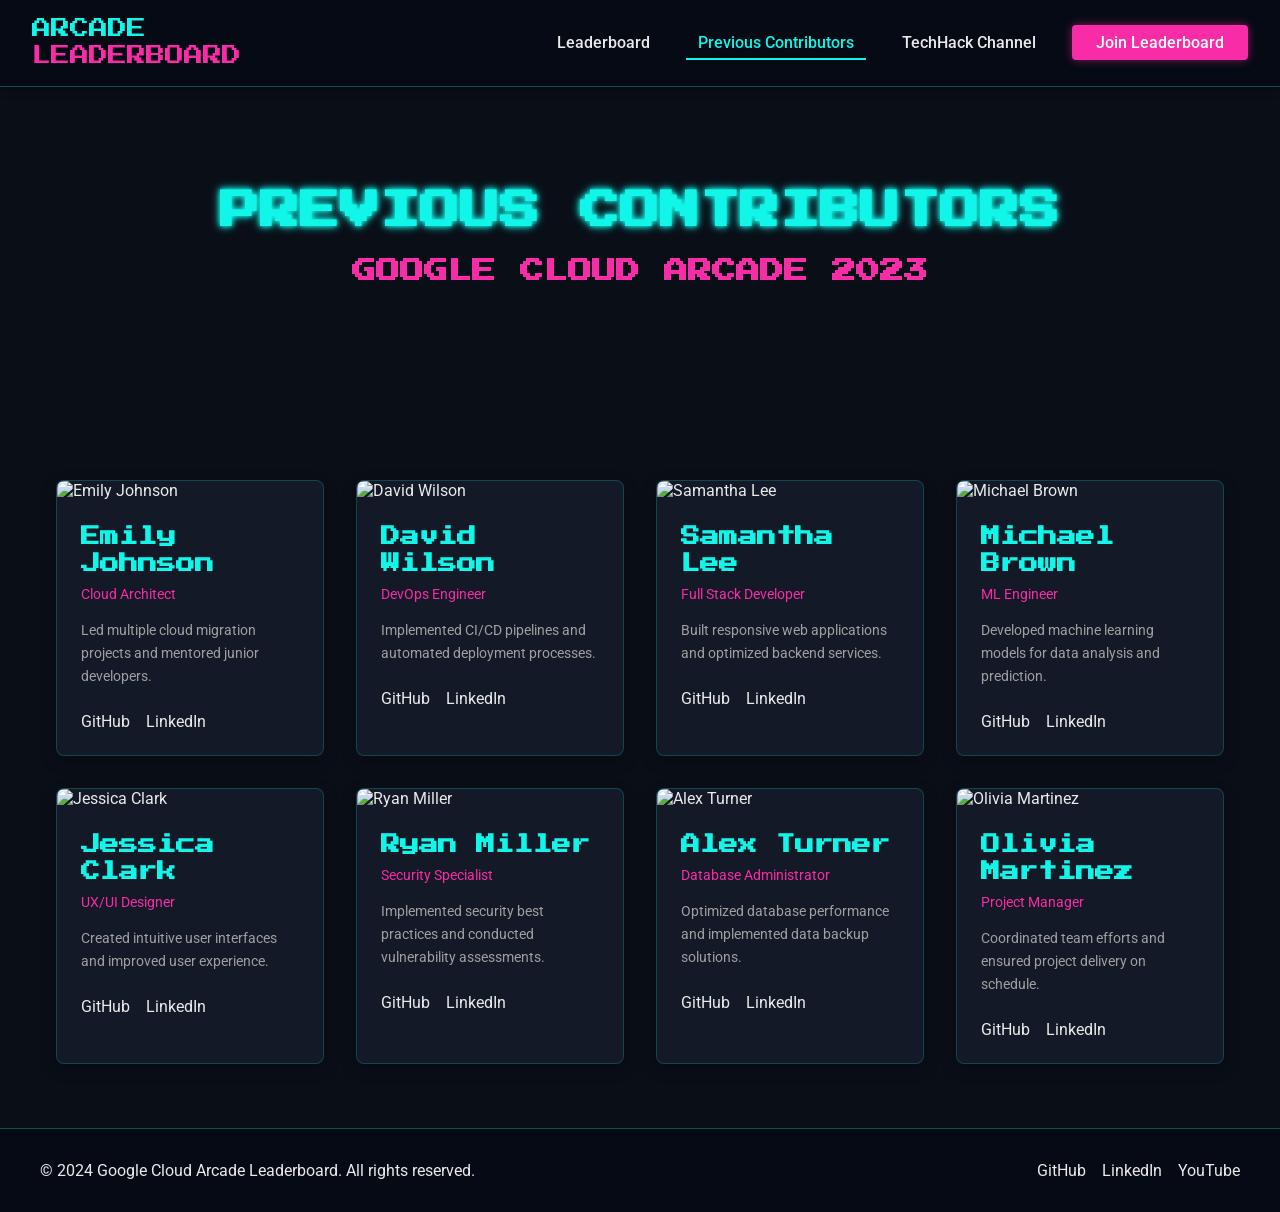
==== src/pages/contributors.html @ 3b483395 "Refactor: Use HTML, CSS, and JS" ====
<!DOCTYPE html>
<html lang="en">
  <head>
    <meta charset="UTF-8" />
    <meta name="viewport" content="width=device-width, initial-scale=1.0" />
    <title>Previous Contributors - Arcade Leaderboard Hub</title>
    <meta name="description" content="Previous Google Cloud Arcade Contributors" />
    
    <!-- Google Fonts -->
    <link rel="preconnect" href="https://fonts.googleapis.com">
    <link rel="preconnect" href="https://fonts.gstatic.com" crossorigin>
    <link href="https://fonts.googleapis.com/css2?family=Press+Start+2P&family=Roboto:wght@300;400;700&display=swap" rel="stylesheet">
    
    <!-- Main Stylesheet -->
    <link rel="stylesheet" href="../css/style.css">
    <link rel="stylesheet" href="../css/contributors.css">
  </head>

  <body>
    <div class="stars-container">
      <div id="stars"></div>
      <div id="stars2"></div>
      <div id="stars3"></div>
    </div>
    
    <header>
      <nav class="main-nav">
        <div class="logo">
          <span class="logo-text">ARCADE</span>
          <span class="logo-highlight">LEADERBOARD</span>
        </div>
        <ul class="nav-links">
          <li><a href="../../index.html">Leaderboard</a></li>
          <li><a href="contributors.html" class="active">Previous Contributors</a></li>
          <li><a href="youtube.html">TechHack Channel</a></li>
          <li><a href="join.html" class="join-btn">Join Leaderboard</a></li>
        </ul>
        <div class="hamburger">
          <span></span>
          <span></span>
          <span></span>
        </div>
      </nav>
    </header>

    <main>
      <section class="hero">
        <h1 class="glowing-text">PREVIOUS CONTRIBUTORS</h1>
        <h2 class="subtitle">GOOGLE CLOUD ARCADE 2023</h2>
      </section>

      <section class="contributors-section">
        <div class="contributors-grid">
          <!-- Contributors will be loaded via JavaScript -->
        </div>
      </section>
    </main>

    <footer>
      <div class="footer-content">
        <p>&copy; 2024 Google Cloud Arcade Leaderboard. All rights reserved.</p>
        <div class="social-links">
          <a href="https://github.com" target="_blank">GitHub</a>
          <a href="https://linkedin.com" target="_blank">LinkedIn</a>
          <a href="https://youtube.com/@codewithtechhack" target="_blank">YouTube</a>
        </div>
      </div>
    </footer>

    <script src="../js/main.js"></script>
    <script src="../js/animations.js"></script>
    <script src="../js/contributors.js"></script>
  </body>
</html>
---- src/css/style.css ----
/* Base Styles & CSS Reset */
*, *::before, *::after {
  margin: 0;
  padding: 0;
  box-sizing: border-box;
}

:root {
  --purple: #6E2CF4;
  --pink: #F72CA6;
  --blue: #2C62F7;
  --cyan: #12F5E9;
  --green: #36F73C;
  --yellow: #F5E712;
  --bg-dark: #0A0E17;
  --card-bg: #141927;
  --darker-bg: #060A15;
  --text-light: #EAEAEA;
  --text-dim: #A0A0A0;
  --border-glow: 0 0 8px rgba(18, 245, 233, 0.6);
  --text-glow: 0 0 10px rgba(18, 245, 233, 0.8);
}

html {
  font-size: 16px;
  scroll-behavior: smooth;
}

body {
  font-family: 'Roboto', sans-serif;
  background-color: var(--bg-dark);
  color: var(--text-light);
  min-height: 100vh;
  overflow-x: hidden;
  position: relative;
}

/* Stars Animation Background */
.stars-container {
  position: fixed;
  top: 0;
  left: 0;
  width: 100%;
  height: 100%;
  z-index: -1;
  overflow: hidden;
}

#stars, #stars2, #stars3 {
  position: absolute;
  top: 0;
  left: 0;
  width: 100%;
  height: 100%;
}

#stars {
  background: transparent url('../assets/images/stars.png') repeat top center;
  z-index: -3;
  animation: move-twinkle-back 200s linear infinite;
}

#stars2 {
  background: transparent url('../assets/images/stars2.png') repeat top center;
  z-index: -2;
  animation: move-twinkle-back 150s linear infinite;
}

#stars3 {
  background: transparent url('../assets/images/stars3.png') repeat top center;
  z-index: -1;
  animation: move-twinkle-back 100s linear infinite;
}

@keyframes move-twinkle-back {
  from {background-position: 0 0;}
  to {background-position: -10000px 5000px;}
}

/* Typography */
h1, h2, h3, h4 {
  font-family: 'Press Start 2P', cursive;
  margin-bottom: 1rem;
  line-height: 1.4;
}

.glowing-text {
  color: var(--cyan);
  text-shadow: 0 0 5px var(--cyan), 0 0 10px var(--cyan);
  animation: text-pulse 3s infinite;
}

@keyframes text-pulse {
  0%, 100% {
    text-shadow: 0 0 5px var(--cyan), 0 0 10px var(--cyan);
  }
  50% {
    text-shadow: 0 0 10px var(--cyan), 0 0 20px var(--cyan), 0 0 30px var(--cyan);
  }
}

.subtitle {
  color: var(--pink);
  font-size: 1.5rem;
  margin-bottom: 2rem;
}

.section-title {
  position: relative;
  display: inline-block;
  padding: 0.5rem 1rem;
  margin-bottom: 2rem;
  background: linear-gradient(90deg, transparent, var(--card-bg), transparent);
  text-align: center;
  font-size: 1.8rem;
  color: var(--cyan);
}

.section-title::before, .section-title::after {
  content: '';
  position: absolute;
  top: 50%;
  width: 50px;
  height: 2px;
  background: var(--cyan);
  box-shadow: var(--border-glow);
}

.section-title::before {
  left: -60px;
}

.section-title::after {
  right: -60px;
}

/* Layout & Container */
.container {
  max-width: 1200px;
  margin: 0 auto;
  padding: 0 1rem;
}

main {
  padding: 2rem 1rem;
}

section {
  margin-bottom: 4rem;
}

/* Header & Navigation */
header {
  position: sticky;
  top: 0;
  background-color: rgba(6, 10, 21, 0.9);
  backdrop-filter: blur(10px);
  border-bottom: 1px solid rgba(18, 245, 233, 0.3);
  box-shadow: 0 2px 10px rgba(0, 0, 0, 0.3);
  z-index: 100;
}

.main-nav {
  display: flex;
  justify-content: space-between;
  align-items: center;
  padding: 1rem 2rem;
  max-width: 1400px;
  margin: 0 auto;
}

.logo {
  display: flex;
  flex-direction: column;
  font-family: 'Press Start 2P', cursive;
  font-size: 1.2rem;
  line-height: 1.4;
}

.logo-text {
  color: var(--cyan);
}

.logo-highlight {
  color: var(--pink);
}

.nav-links {
  display: flex;
  list-style: none;
  gap: 1.5rem;
}

.nav-links a {
  color: var(--text-light);
  text-decoration: none;
  font-weight: 500;
  padding: 0.5rem 0.75rem;
  border-radius: 4px;
  transition: all 0.3s ease;
  position: relative;
}

.nav-links a::after {
  content: '';
  position: absolute;
  bottom: 0;
  left: 0;
  width: 0;
  height: 2px;
  background-color: var(--cyan);
  transition: width 0.3s ease;
}

.nav-links a:hover::after {
  width: 100%;
}

.nav-links a.active {
  color: var(--cyan);
}

.nav-links a.active::after {
  width: 100%;
}

.join-btn {
  background-color: var(--pink);
  color: white !important;
  padding: 0.5rem 1.5rem !important;
  border-radius: 4px;
  transition: all 0.3s ease;
  box-shadow: 0 0 10px rgba(247, 44, 166, 0.5);
}

.join-btn:hover {
  transform: translateY(-2px);
  box-shadow: 0 0 15px rgba(247, 44, 166, 0.7);
}

.hamburger {
  display: none;
  flex-direction: column;
  gap: 6px;
  cursor: pointer;
}

.hamburger span {
  display: block;
  width: 30px;
  height: 3px;
  background-color: var(--text-light);
  border-radius: 3px;
  transition: all 0.3s ease;
}

/* Hero Section */
.hero {
  text-align: center;
  padding: 4rem 1rem;
  margin-bottom: 2rem;
}

.hero h1 {
  font-size: 2.5rem;
  margin-bottom: 1rem;
}

/* Leaderboard Section */
.leaderboard-section {
  display: flex;
  flex-direction: column;
  align-items: center;
  padding: 2rem 1rem;
}

/* Podium Styles */
.podium-container {
  display: flex;
  justify-content: center;
  align-items: flex-end;
  margin-bottom: 4rem;
  gap: 1rem;
  padding: 0 1rem;
}

.podium-item {
  display: flex;
  flex-direction: column;
  align-items: center;
  padding: 1rem;
  border-radius: 8px;
  background: var(--card-bg);
  box-shadow: 0 5px 15px rgba(0, 0, 0, 0.3);
  transition: all 0.3s ease;
}

.podium-item:hover {
  transform: translateY(-10px);
}

.place-1 {
  height: 240px;
  width: 180px;
  z-index: 3;
  border: 2px solid var(--yellow);
  box-shadow: 0 0 15px rgba(245, 231, 18, 0.5);
}

.place-2 {
  height: 200px;
  width: 160px;
  z-index: 2;
  border: 2px solid var(--cyan);
  box-shadow: 0 0 15px rgba(18, 245, 233, 0.5);
}

.place-3 {
  height: 180px;
  width: 160px;
  z-index: 1;
  border: 2px solid var(--pink);
  box-shadow: 0 0 15px rgba(247, 44, 166, 0.5);
}

.avatar-container {
  position: relative;
  margin-bottom: 1rem;
}

.avatar {
  width: 80px;
  height: 80px;
  border-radius: 50%;
  object-fit: cover;
  border: 3px solid var(--darker-bg);
}

.place-1 .avatar {
  width: 100px;
  height: 100px;
  border-color: var(--yellow);
}

.rank {
  position: absolute;
  bottom: -5px;
  right: -5px;
  width: 30px;
  height: 30px;
  border-radius: 50%;
  background-color: var(--bg-dark);
  display: flex;
  align-items: center;
  justify-content: center;
  font-family: 'Press Start 2P', cursive;
  font-size: 0.7rem;
  color: white;
}

.place-1 .rank {
  background-color: var(--yellow);
  color: var(--darker-bg);
}

.place-2 .rank {
  background-color: var(--cyan);
  color: var(--darker-bg);
}

.place-3 .rank {
  background-color: var(--pink);
  color: var(--darker-bg);
}

.podium-item h3 {
  font-size: 1rem;
  margin-bottom: 0.5rem;
  text-align: center;
}

.podium-item p {
  color: var(--text-dim);
  font-weight: bold;
}

/* Leaderboard Table */
.leaderboard-container {
  width: 100%;
  max-width: 900px;
  display: flex;
  flex-direction: column;
  align-items: center;
}

.leaderboard {
  width: 100%;
  background: var(--card-bg);
  border-radius: 8px;
  overflow: hidden;
  box-shadow: 0 5px 15px rgba(0, 0, 0, 0.3);
}

.leaderboard-item {
  display: flex;
  align-items: center;
  padding: 1rem;
  border-bottom: 1px solid rgba(255, 255, 255, 0.1);
  transition: all 0.3s ease;
}

.leaderboard-item:hover {
  background-color: rgba(18, 245, 233, 0.1);
}

.leaderboard-rank {
  font-family: 'Press Start 2P', cursive;
  width: 50px;
  text-align: center;
  font-size: 1rem;
}

.leaderboard-info {
  display: flex;
  align-items: center;
  flex: 1;
}

.leaderboard-avatar {
  width: 50px;
  height: 50px;
  border-radius: 50%;
  margin-right: 1rem;
  object-fit: cover;
}

.leaderboard-name {
  font-weight: bold;
  flex: 1;
}

.leaderboard-score {
  padding-right: 1rem;
  color: var(--cyan);
  font-weight: bold;
}

/* Footer */
footer {
  background-color: var(--darker-bg);
  padding: 2rem;
  border-top: 1px solid rgba(18, 245, 233, 0.3);
}

.footer-content {
  max-width: 1200px;
  margin: 0 auto;
  display: flex;
  justify-content: space-between;
  align-items: center;
  flex-wrap: wrap;
  gap: 1rem;
}

.social-links {
  display: flex;
  gap: 1rem;
}

.social-links a {
  color: var(--text-light);
  text-decoration: none;
  transition: color 0.3s ease;
}

.social-links a:hover {
  color: var(--cyan);
}

/* Responsive Design */
@media (max-width: 768px) {
  .main-nav {
    padding: 1rem;
  }
  
  .hamburger {
    display: flex;
  }
  
  .nav-links {
    position: fixed;
    flex-direction: column;
    top: 70px;
    right: -100%;
    width: 70%;
    height: calc(100% - 70px);
    background-color: var(--darker-bg);
    padding: 2rem;
    transition: all 0.5s ease;
    opacity: 0;
    z-index: 1000;
    gap: 2rem;
  }
  
  .nav-links.active {
    right: 0;
    opacity: 1;
  }
  
  .hero h1 {
    font-size: 1.8rem;
  }
  
  .subtitle {
    font-size: 1.2rem;
  }
  
  .podium-container {
    flex-direction: column;
    align-items: center;
    margin-bottom: 2rem;
  }
  
  .podium-item {
    width: 80%;
    height: auto;
    margin-bottom: 1rem;
  }
  
  .place-1, .place-2, .place-3 {
    order: 0;
  }
  
  .place-1 {
    order: -1;
  }
  
  .footer-content {
    flex-direction: column;
    text-align: center;
  }
}

@media (min-width: 769px) and (max-width: 1024px) {
  .podium-item {
    width: 140px;
  }
  
  .place-1 {
    width: 160px;
  }
}
---- src/css/contributors.css ----
/* Contributors Page Styles */

.contributors-section {
  max-width: 1200px;
  margin: 0 auto;
  padding: 2rem 1rem;
}

.contributors-grid {
  display: grid;
  grid-template-columns: repeat(auto-fill, minmax(250px, 1fr));
  gap: 2rem;
  margin-top: 2rem;
}

.contributor-card {
  background: var(--card-bg);
  border-radius: 8px;
  overflow: hidden;
  box-shadow: 0 5px 15px rgba(0, 0, 0, 0.3);
  transition: all 0.3s ease;
  border: 1px solid rgba(18, 245, 233, 0.2);
}

.contributor-card:hover {
  transform: translateY(-10px);
  box-shadow: 0 10px 25px rgba(0, 0, 0, 0.4);
  border-color: var(--cyan);
}

.contributor-image {
  width: 100%;
  height: 200px;
  object-fit: cover;
}

.contributor-info {
  padding: 1.5rem;
}

.contributor-name {
  font-size: 1.2rem;
  margin-bottom: 0.5rem;
  color: var(--cyan);
  font-weight: bold;
}

.contributor-role {
  font-size: 0.9rem;
  color: var(--pink);
  margin-bottom: 1rem;
}

.contributor-description {
  font-size: 0.9rem;
  color: var(--text-dim);
  margin-bottom: 1.5rem;
  line-height: 1.6;
}

.contributor-social {
  display: flex;
  gap: 1rem;
}

.contributor-social a {
  color: var(--text-light);
  text-decoration: none;
  transition: color 0.3s ease;
}

.contributor-social a:hover {
  color: var(--cyan);
}

/* Animation classes */
.fade-in {
  opacity: 0;
  transform: translateY(20px);
  transition: opacity 0.5s ease, transform 0.5s ease;
}

.fade-in.active {
  opacity: 1;
  transform: translateY(0);
}

/* Responsive styles */
@media (max-width: 768px) {
  .contributors-grid {
    grid-template-columns: repeat(auto-fill, minmax(200px, 1fr));
    gap: 1.5rem;
  }
}
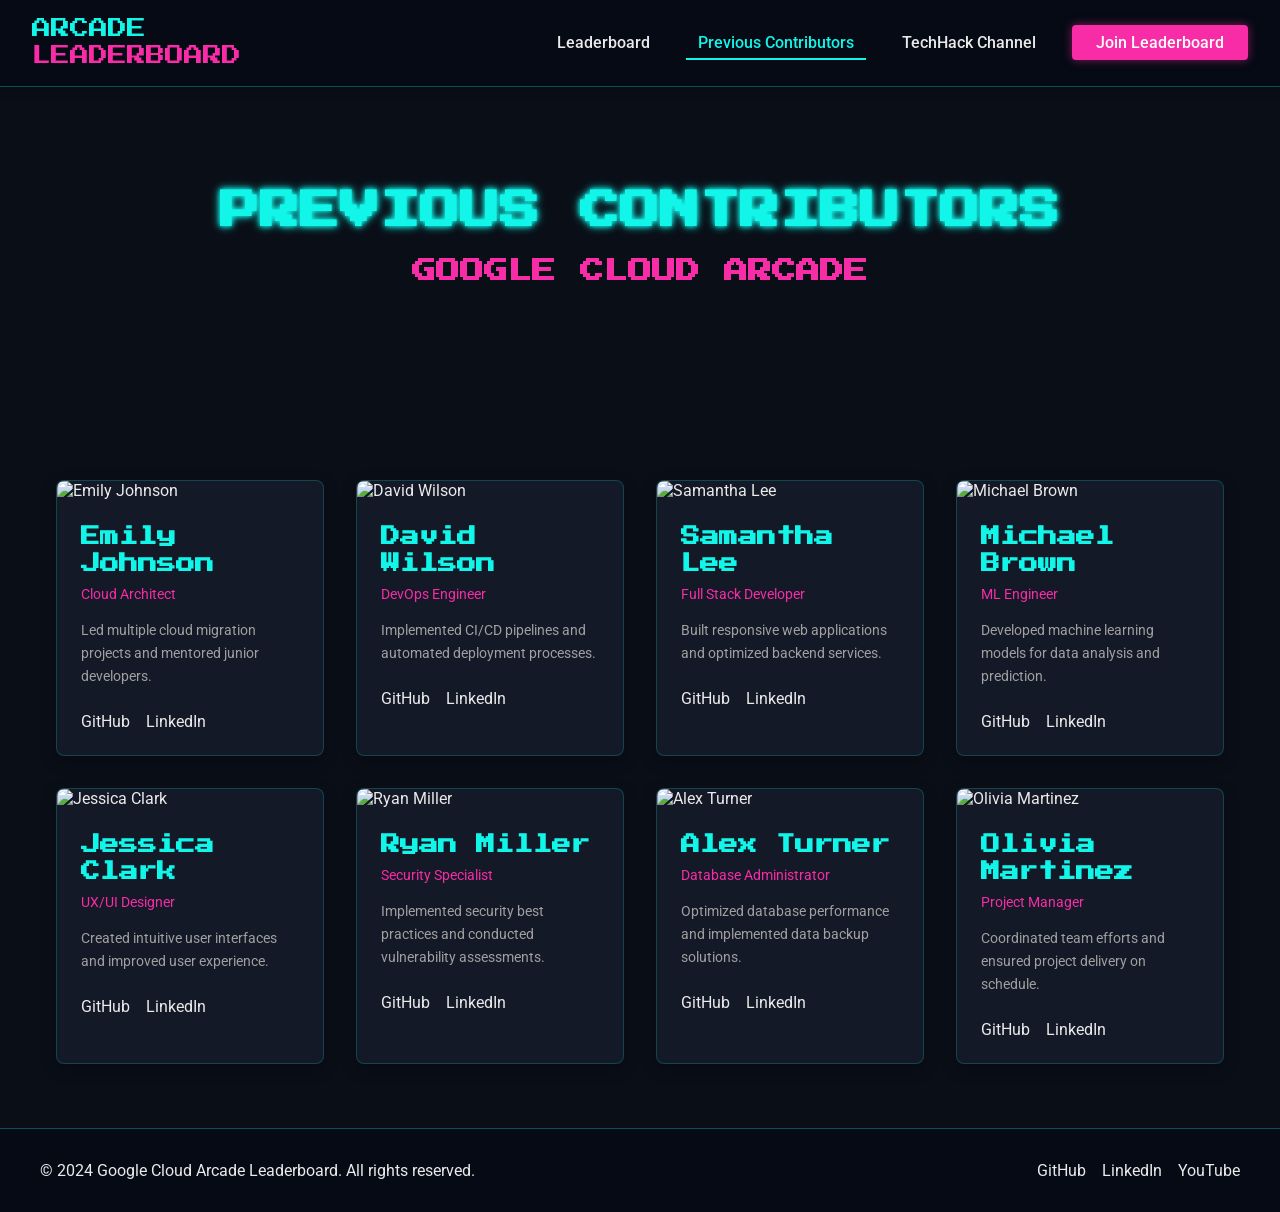
==== commit aa1eece3: "Update homepage and registration form Update the homepage to display "Leaderboard 2025". Update the " ====
--- a/src/pages/contributors.html
+++ b/src/pages/contributors.html
@@ -47,7 +47,7 @@
     <main>
       <section class="hero">
         <h1 class="glowing-text">PREVIOUS CONTRIBUTORS</h1>
-        <h2 class="subtitle">GOOGLE CLOUD ARCADE 2023</h2>
+        <h2 class="subtitle">GOOGLE CLOUD ARCADE</h2>
       </section>
 
       <section class="contributors-section">
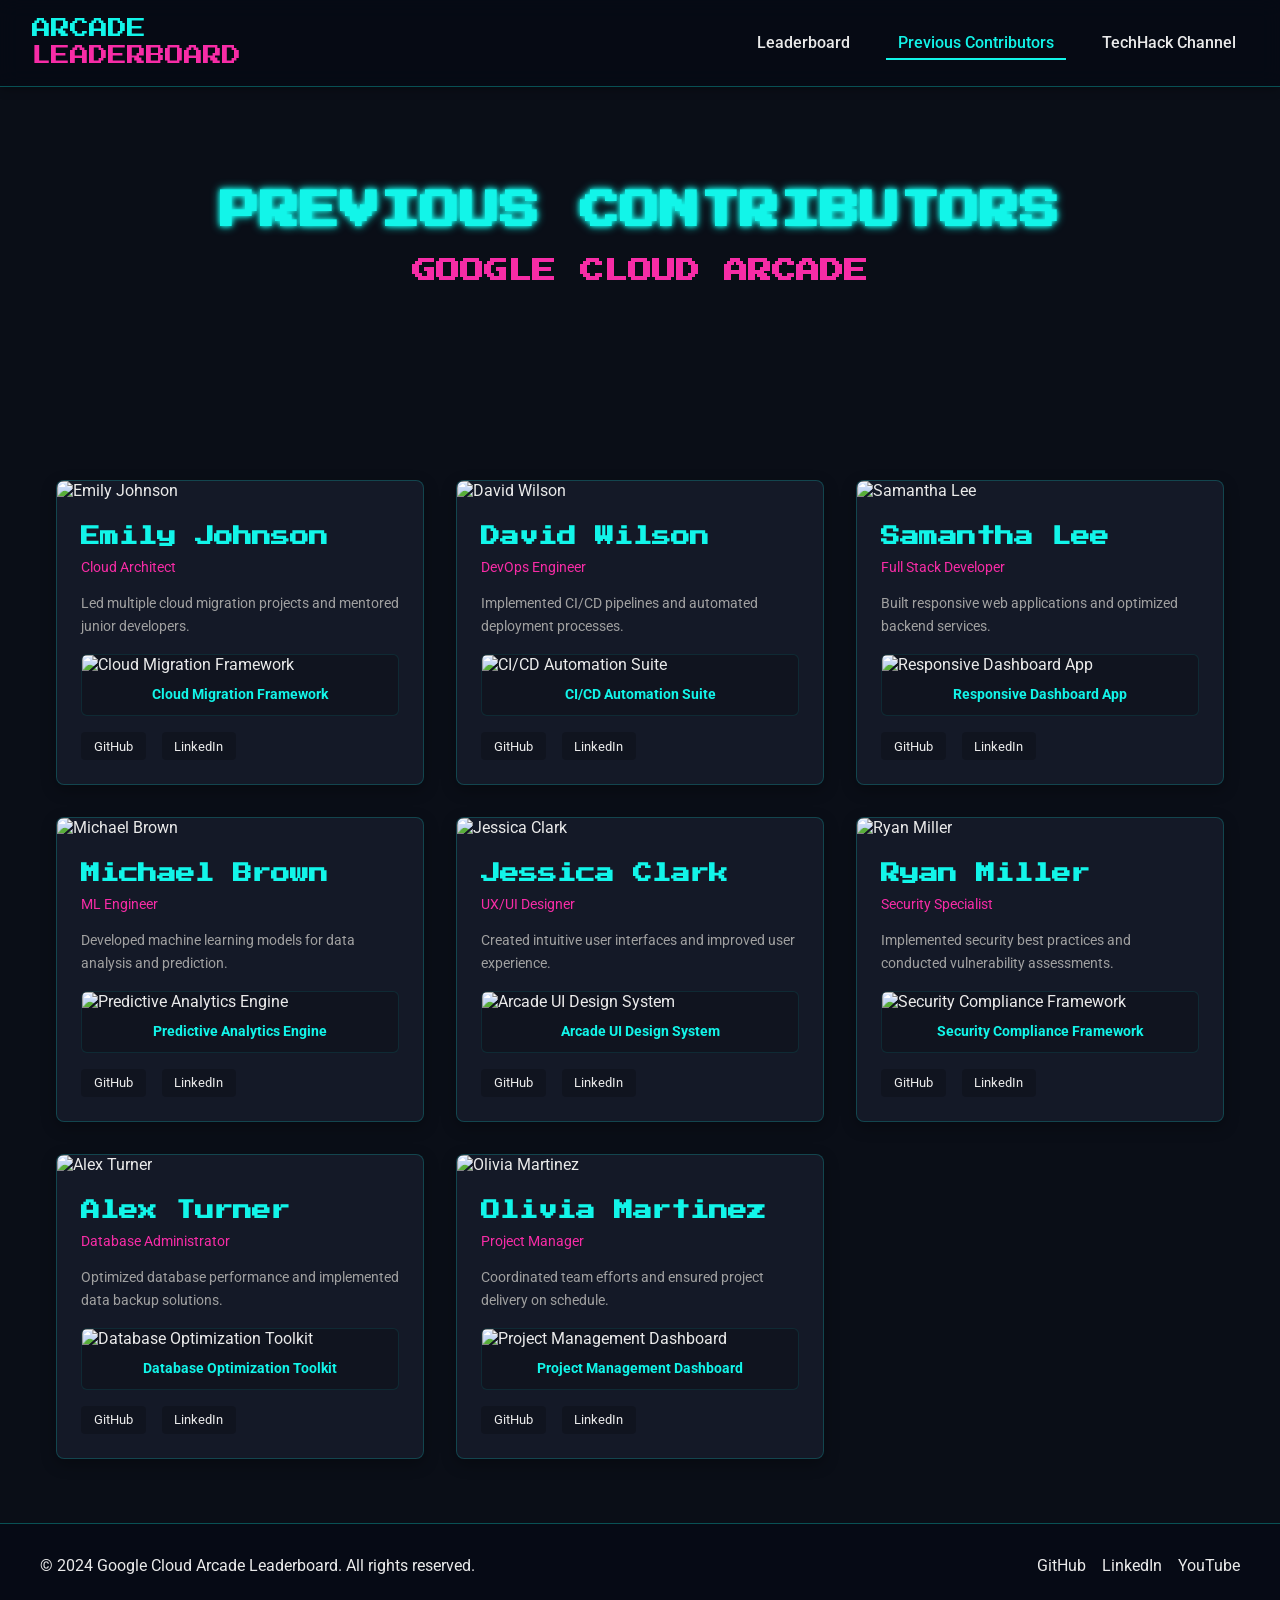
==== commit 8658a1ef: "added contributers" ====
--- a/src/pages/contributors.html
+++ b/src/pages/contributors.html
@@ -32,9 +32,10 @@
         </div>
         <ul class="nav-links">
           <li><a href="../../index.html">Leaderboard</a></li>
-          <li><a href="contributors.html" class="active">Previous Contributors</a></li>
+          <li><a href="contributors.html" class="active">Previous Contributors</a></li> 
+          <!-- <li><a href="github.html">GitHub Repos</a></li> -->
           <li><a href="youtube.html">TechHack Channel</a></li>
-          <li><a href="join.html" class="join-btn">Join Leaderboard</a></li>
+          <!-- <li><a href="join.html" class="join-btn">Join Leaderboard</a></li> -->
         </ul>
         <div class="hamburger">
           <span></span>
--- a/src/css/style.css
+++ b/src/css/style.css
@@ -343,6 +343,7 @@
   border-color: var(--yellow);
 }
 
+/* Modify the rank display for all items except podium */
 .rank {
   position: absolute;
   bottom: -5px;
@@ -359,19 +360,30 @@
   color: white;
 }
 
+/* Simple numbers for podium ranks */
+.place-1 .rank, .place-2 .rank, .place-3 .rank {
+  background-color: transparent;
+  border-radius: 0;
+  width: auto;
+  height: auto;
+  position: static;
+  margin-top: -5px;
+  margin-bottom: 5px;
+  font-size: 1.5rem;
+  display: block;
+  text-align: center;
+}
+
 .place-1 .rank {
-  background-color: var(--yellow);
-  color: var(--darker-bg);
+  color: var(--yellow);
 }
 
 .place-2 .rank {
-  background-color: var(--cyan);
-  color: var(--darker-bg);
+  color: var(--cyan);
 }
 
 .place-3 .rank {
-  background-color: var(--pink);
-  color: var(--darker-bg);
+  color: var(--pink);
 }
 
 .podium-item h3 {
--- a/src/css/contributors.css
+++ b/src/css/contributors.css
@@ -9,7 +9,7 @@
 
 .contributors-grid {
   display: grid;
-  grid-template-columns: repeat(auto-fill, minmax(250px, 1fr));
+  grid-template-columns: repeat(auto-fill, minmax(280px, 1fr));
   gap: 2rem;
   margin-top: 2rem;
 }
@@ -55,23 +55,51 @@
 .contributor-description {
   font-size: 0.9rem;
   color: var(--text-dim);
-  margin-bottom: 1.5rem;
+  margin-bottom: 1rem;
   line-height: 1.6;
+}
+
+.project-showcase {
+  margin: 1rem 0;
+  background: rgba(0, 0, 0, 0.2);
+  border-radius: 6px;
+  overflow: hidden;
+  border: 1px solid rgba(18, 245, 233, 0.1);
+}
+
+.project-image {
+  width: 100%;
+  height: 140px;
+  object-fit: cover;
+}
+
+.project-name {
+  padding: 0.75rem;
+  text-align: center;
+  font-size: 0.9rem;
+  color: var(--cyan);
+  font-weight: bold;
 }
 
 .contributor-social {
   display: flex;
   gap: 1rem;
+  margin-top: 1rem;
 }
 
 .contributor-social a {
   color: var(--text-light);
   text-decoration: none;
   transition: color 0.3s ease;
+  padding: 0.4rem 0.8rem;
+  background: rgba(0, 0, 0, 0.2);
+  border-radius: 4px;
+  font-size: 0.8rem;
 }
 
 .contributor-social a:hover {
   color: var(--cyan);
+  background: rgba(0, 0, 0, 0.4);
 }
 
 /* Animation classes */
@@ -89,7 +117,7 @@
 /* Responsive styles */
 @media (max-width: 768px) {
   .contributors-grid {
-    grid-template-columns: repeat(auto-fill, minmax(200px, 1fr));
+    grid-template-columns: repeat(auto-fill, minmax(240px, 1fr));
     gap: 1.5rem;
   }
 }
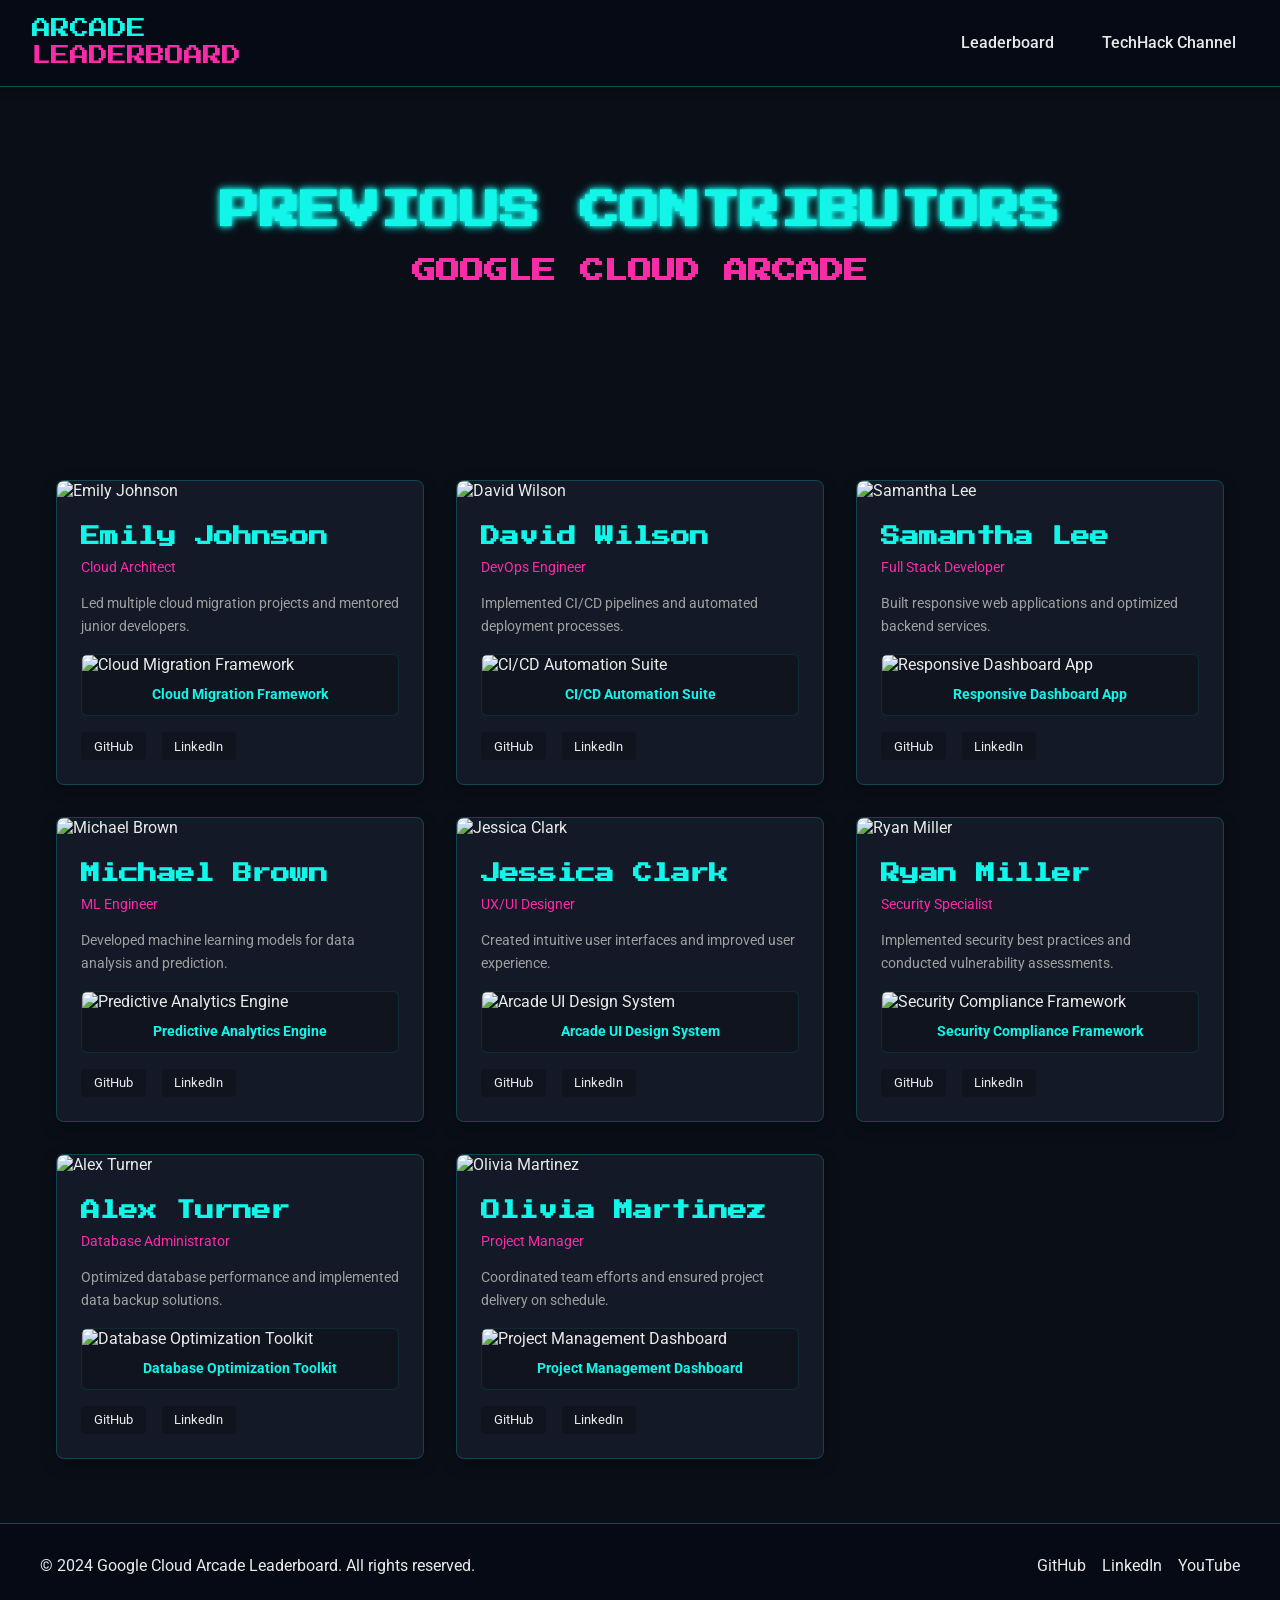
==== commit 1ea4b2d0: "Revert "Feature/add contributors page"" ====
--- a/src/pages/contributors.html
+++ b/src/pages/contributors.html
@@ -32,7 +32,7 @@
         </div>
         <ul class="nav-links">
           <li><a href="../../index.html">Leaderboard</a></li>
-          <li><a href="contributors.html" class="active">Previous Contributors</a></li> 
+          <!-- <li><a href="contributors.html" class="active">Previous Contributors</a></li> -->
           <!-- <li><a href="github.html">GitHub Repos</a></li> -->
           <li><a href="youtube.html">TechHack Channel</a></li>
           <!-- <li><a href="join.html" class="join-btn">Join Leaderboard</a></li> -->
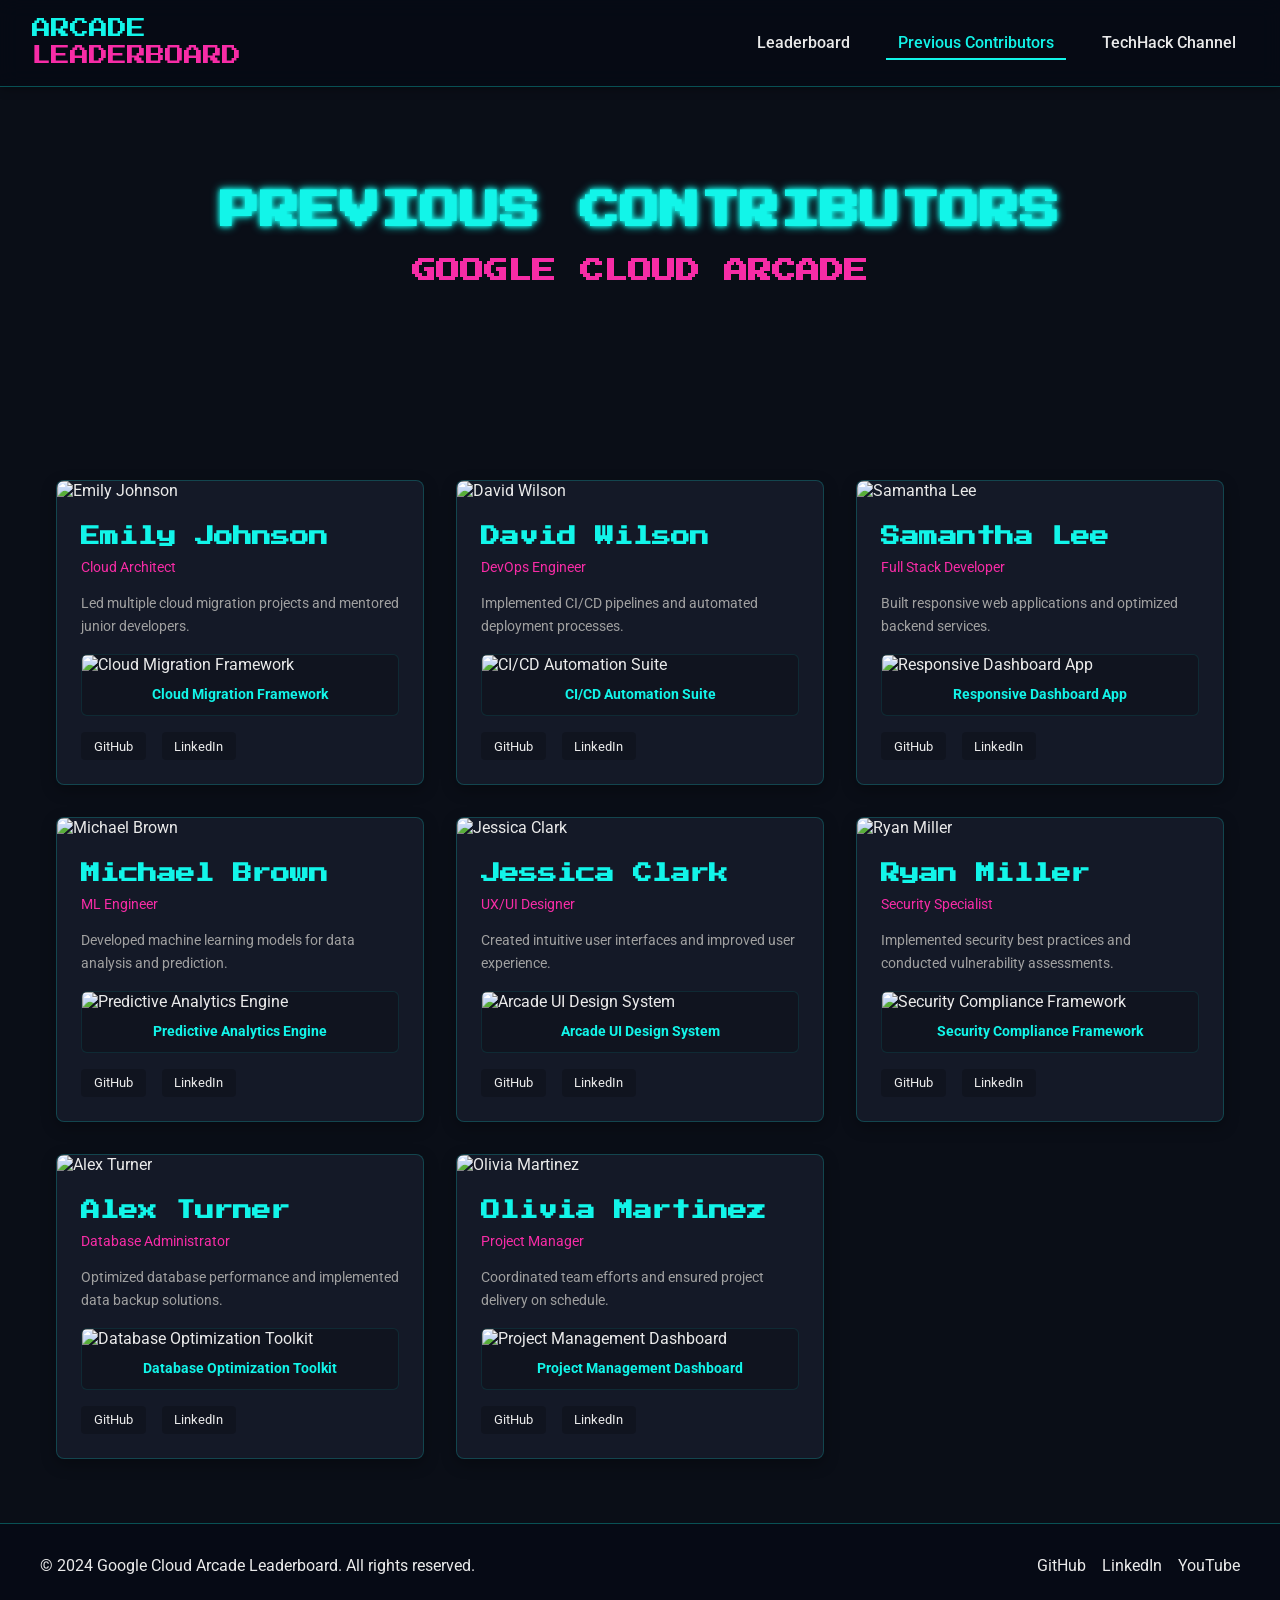
==== commit 43d7df2f: "Merge branch 'main' into favicon-added-into-index.html" ====
--- a/src/pages/contributors.html
+++ b/src/pages/contributors.html
@@ -32,7 +32,7 @@
         </div>
         <ul class="nav-links">
           <li><a href="../../index.html">Leaderboard</a></li>
-          <!-- <li><a href="contributors.html" class="active">Previous Contributors</a></li> -->
+          <li><a href="contributors.html" class="active">Previous Contributors</a></li> 
           <!-- <li><a href="github.html">GitHub Repos</a></li> -->
           <li><a href="youtube.html">TechHack Channel</a></li>
           <!-- <li><a href="join.html" class="join-btn">Join Leaderboard</a></li> -->
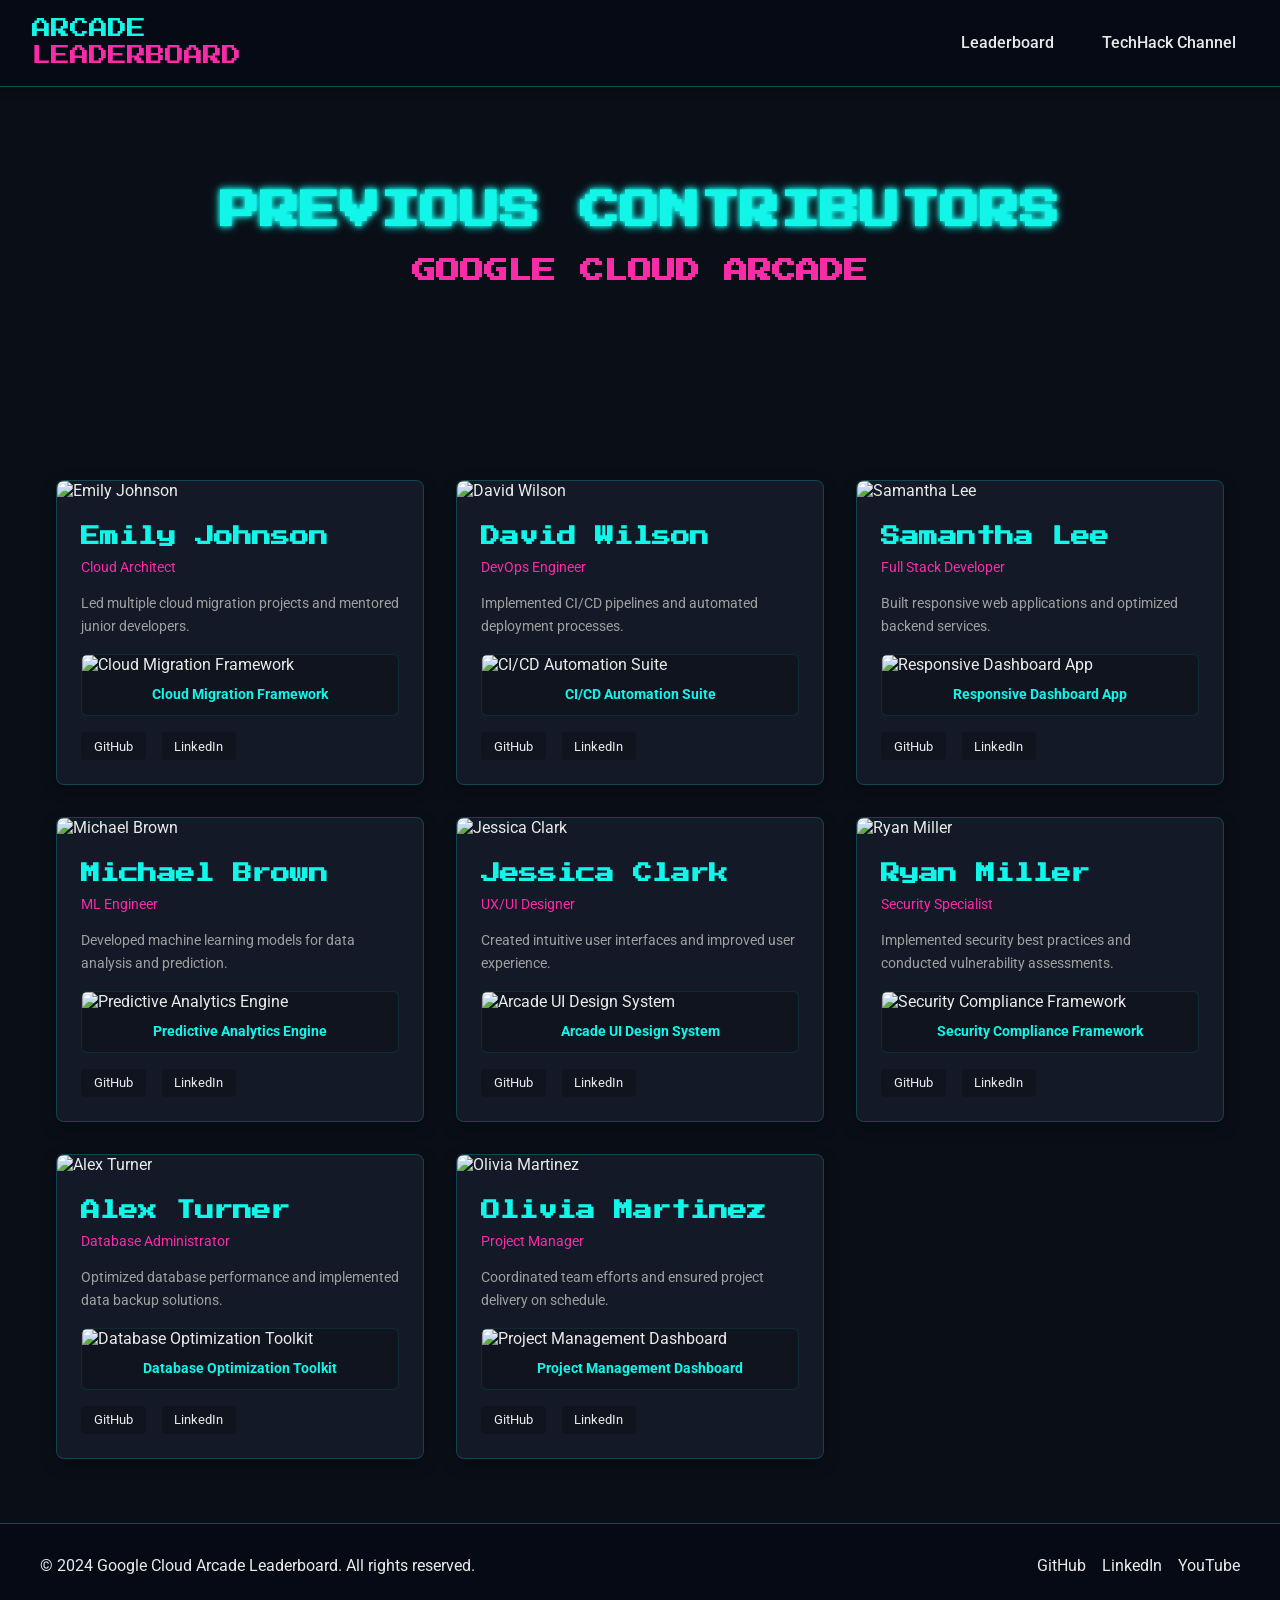
==== commit bf5240a3: "Merge pull request #12 from TechHack3/revert-10-feature/add-contributors-page Revert "Feature/add co" ====
--- a/src/pages/contributors.html
+++ b/src/pages/contributors.html
@@ -32,7 +32,7 @@
         </div>
         <ul class="nav-links">
           <li><a href="../../index.html">Leaderboard</a></li>
-          <li><a href="contributors.html" class="active">Previous Contributors</a></li> 
+          <!-- <li><a href="contributors.html" class="active">Previous Contributors</a></li> -->
           <!-- <li><a href="github.html">GitHub Repos</a></li> -->
           <li><a href="youtube.html">TechHack Channel</a></li>
           <!-- <li><a href="join.html" class="join-btn">Join Leaderboard</a></li> -->
